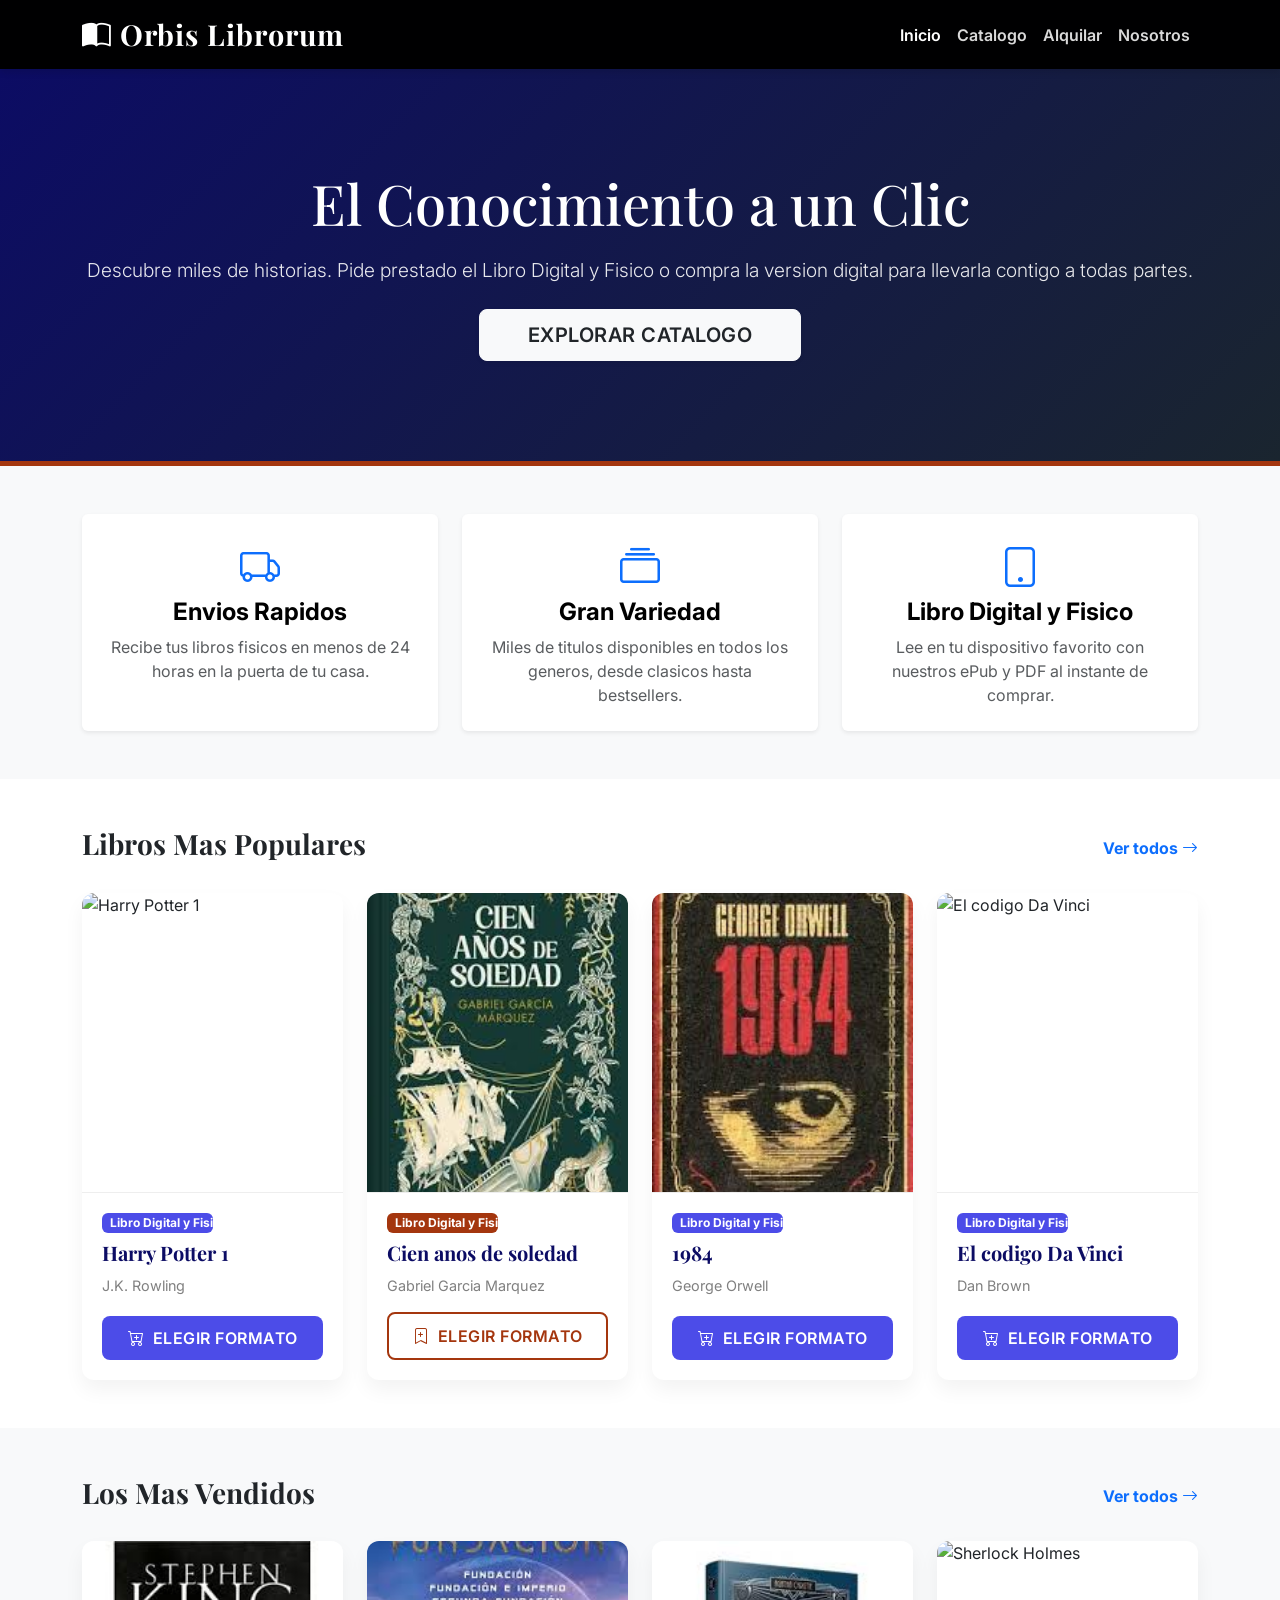
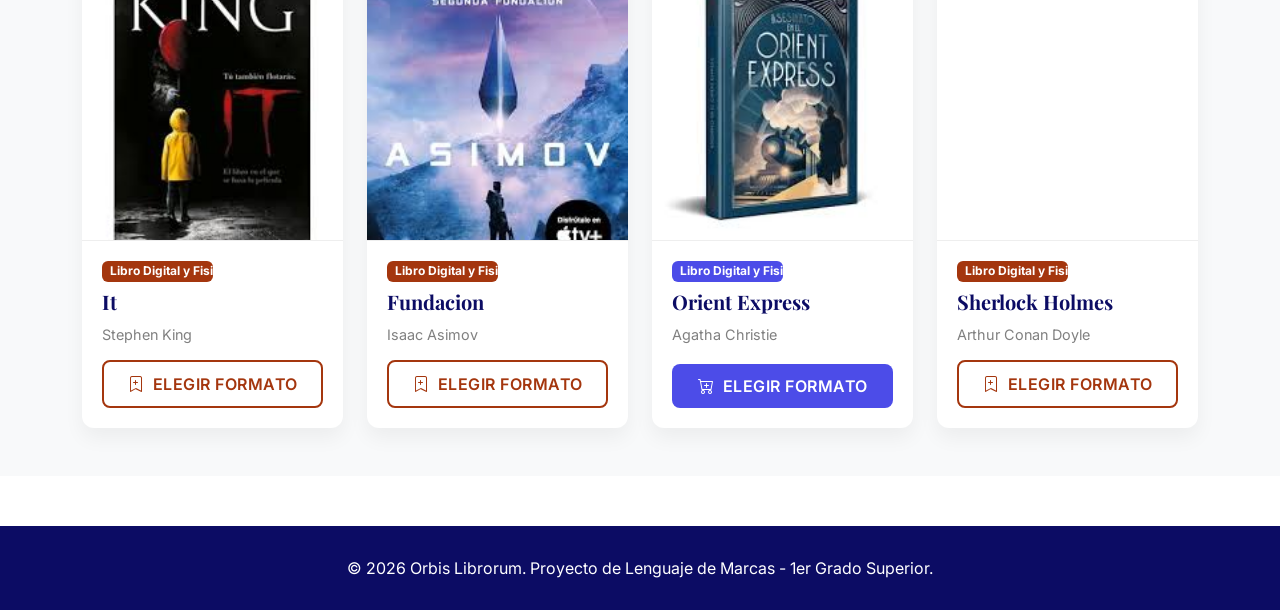
==== LENGUAJE_DE_MARCAS/HTML/index.html @ bd9ccf68 "Subo la pagina web" ====
<!DOCTYPE html>
<html lang="es">
<head>
    <meta charset="UTF-8">
    <meta name="viewport" content="width=device-width, initial-scale=1.0">
    <title>Orbis Librorum - Inicio</title>
    <meta name="description" content="Gestiona tus prestamos fisicos y compras de libros digitales en Orbis Librorum.">
    <!-- Bootstrap 5 CSS -->
    <link href="https://cdn.jsdelivr.net/npm/bootstrap@5.3.2/dist/css/bootstrap.min.css" rel="stylesheet">
    <!-- Bootstrap Icons -->
    <link rel="stylesheet" href="https://cdn.jsdelivr.net/npm/bootstrap-icons@1.11.1/font/bootstrap-icons.css">
    <!-- Custom CSS -->
    <link rel="stylesheet" href="../CSS/style.css">
</head>
<body>
    <!-- Navbar -->
    <nav class="navbar navbar-expand-lg navbar-dark sticky-top">
        <div class="container">
            <a class="navbar-brand" href="index.html"><i class="bi bi-book-half me-2"></i>Orbis Librorum</a>
            <button class="navbar-toggler" type="button" data-bs-toggle="collapse" data-bs-target="#navbarNav">
                <span class="navbar-toggler-icon"></span>
            </button>
            <div class="collapse navbar-collapse justify-content-end" id="navbarNav">
                <ul class="navbar-nav">
                    <li class="nav-item">
                        <a class="nav-link active" href="index.html">Inicio</a>
                    </li>
                    <li class="nav-item">
                        <a class="nav-link" href="catalogo.html">Catalogo</a>
                    </li>
                    <li class="nav-item">
                        <a class="nav-link" href="alquilar.html">Alquilar</a>
                    </li>
                    <li class="nav-item">
                        <a class="nav-link" href="nosotros.html">Nosotros</a>
                    </li>
                </ul>
            </div>
        </div>
    </nav>

    <!-- Hero Section -->
    <section class="seccion-principal">
        <div class="container">
            <h1 class="titulo-principal">El Conocimiento a un Clic</h1>
            <p class="subtitulo-principal mb-4">Descubre miles de historias. Pide prestado el Libro Digital y Fisico o compra la version digital para llevarla contigo a todas partes.</p>
            <a href="catalogo.html" class="btn btn-light btn-lg px-5 boton-personalizado shadow-sm text-dark">Explorar Catalogo</a>
        </div>
    </section>

    <!-- Ventajas Section (Algo mas que quede bien) -->
    <section class="py-5 bg-light">
        <div class="container">
            <div class="row text-center g-4">
                <div class="col-md-4">
                    <div class="p-4 bg-white rounded shadow-sm h-100">
                        <i class="bi bi-truck text-primary mb-3" style="font-size: 2.5rem;"></i>
                        <h4 class="fw-bold">Envios Rapidos</h4>
                        <p class="text-muted mb-0">Recibe tus libros fisicos en menos de 24 horas en la puerta de tu casa.</p>
                    </div>
                </div>
                <div class="col-md-4">
                    <div class="p-4 bg-white rounded shadow-sm h-100">
                        <i class="bi bi-collection text-primary mb-3" style="font-size: 2.5rem;"></i>
                        <h4 class="fw-bold">Gran Variedad</h4>
                        <p class="text-muted mb-0">Miles de titulos disponibles en todos los generos, desde clasicos hasta bestsellers.</p>
                    </div>
                </div>
                <div class="col-md-4">
                    <div class="p-4 bg-white rounded shadow-sm h-100">
                        <i class="bi bi-tablet text-primary mb-3" style="font-size: 2.5rem;"></i>
                        <h4 class="fw-bold">Libro Digital y Fisico</h4>
                        <p class="text-muted mb-0">Lee en tu dispositivo favorito con nuestros ePub y PDF al instante de comprar.</p>
                    </div>
                </div>
            </div>
        </div>
    </section>

    <!-- Libros Mas Populares -->
    <section class="py-5">
        <div class="container">
            <div class="d-flex justify-content-between align-items-center mb-4">
                <h3 class="fw-bold text-dark" style="font-family: 'Playfair Display', serif;">Libros Mas Populares</h3>
                <a href="catalogo.html" class="text-decoration-none text-primary fw-bold">Ver todos <i class="bi bi-arrow-right"></i></a>
            </div>
            <div class="row g-4">
                <div class="col-12 col-md-6 col-lg-3">
                    <div class="card tarjeta-libro">
                        <img src="../IMAGENES/imagenHARRYPOTTER1.jpg" class="card-img-top portada-libro" alt="Harry Potter 1">
                        <div class="card-body d-flex flex-column">
                            <span class="badge etiqueta-digital w-50 mb-2">Libro Digital y Fisico</span>
                            <h5 class="titulo-libro">Harry Potter 1</h5>
                            <p class="autor-libro">J.K. Rowling</p>
                            <div class="mt-auto d-grid">
                                <a href="alquilar.html" class="btn boton-personalizado boton-comprar"><i class="bi bi-cart-plus me-1"></i> Elegir Formato</a>
                            </div>
                        </div>
                    </div>
                </div>
                <div class="col-12 col-md-6 col-lg-3">
                    <div class="card tarjeta-libro">
                        <img src="../IMAGENES/imagenCIENAÑOSDESOLEDAD.jpg" class="card-img-top portada-libro" alt="Cien anos de soledad">
                        <div class="card-body d-flex flex-column">
                            <span class="badge etiqueta-fisico w-50 mb-2">Libro Digital y Fisico</span>
                            <h5 class="titulo-libro">Cien anos de soledad</h5>
                            <p class="autor-libro">Gabriel Garcia Marquez</p>
                            <div class="mt-auto d-grid">
                                <a href="alquilar.html" class="btn boton-personalizado boton-prestar"><i class="bi bi-bookmark-plus me-1"></i> Elegir Formato</a>
                            </div>
                        </div>
                    </div>
                </div>
                <div class="col-12 col-md-6 col-lg-3">
                    <div class="card tarjeta-libro">
                        <img src="../IMAGENES/imagen1984.jpg" class="card-img-top portada-libro" alt="1984">
                        <div class="card-body d-flex flex-column">
                            <span class="badge etiqueta-digital w-50 mb-2">Libro Digital y Fisico</span>
                            <h5 class="titulo-libro">1984</h5>
                            <p class="autor-libro">George Orwell</p>
                            <div class="mt-auto d-grid">
                                <a href="alquilar.html" class="btn boton-personalizado boton-comprar"><i class="bi bi-cart-plus me-1"></i> Elegir Formato</a>
                            </div>
                        </div>
                    </div>
                </div>
                <div class="col-12 col-md-6 col-lg-3">
                    <div class="card tarjeta-libro">
                        <img src="../IMAGENES/imagenELCODIGO_DA_VINCI.jpg" class="card-img-top portada-libro" alt="El codigo Da Vinci">
                        <div class="card-body d-flex flex-column">
                            <span class="badge etiqueta-digital w-50 mb-2">Libro Digital y Fisico</span>
                            <h5 class="titulo-libro">El codigo Da Vinci</h5>
                            <p class="autor-libro">Dan Brown</p>
                            <div class="mt-auto d-grid">
                                <a href="alquilar.html" class="btn boton-personalizado boton-comprar"><i class="bi bi-cart-plus me-1"></i> Elegir Formato</a>
                            </div>
                        </div>
                    </div>
                </div>
            </div>
        </div>
    </section>

    <!-- Libros Mas Vendidos -->
    <section class="py-5 bg-light">
        <div class="container">
            <div class="d-flex justify-content-between align-items-center mb-4">
                <h3 class="fw-bold text-dark" style="font-family: 'Playfair Display', serif;">Los Mas Vendidos</h3>
                <a href="catalogo.html" class="text-decoration-none text-primary fw-bold">Ver todos <i class="bi bi-arrow-right"></i></a>
            </div>
            <div class="row g-4">
                <div class="col-12 col-md-6 col-lg-3">
                    <div class="card tarjeta-libro">
                        <img src="../IMAGENES/imagenIT.jpg" class="card-img-top portada-libro" alt="It">
                        <div class="card-body d-flex flex-column">
                            <span class="badge etiqueta-fisico w-50 mb-2">Libro Digital y Fisico</span>
                            <h5 class="titulo-libro">It</h5>
                            <p class="autor-libro">Stephen King</p>
                            <div class="mt-auto d-grid">
                                <a href="alquilar.html" class="btn boton-personalizado boton-prestar"><i class="bi bi-bookmark-plus me-1"></i> Elegir Formato</a>
                            </div>
                        </div>
                    </div>
                </div>
                <div class="col-12 col-md-6 col-lg-3">
                    <div class="card tarjeta-libro">
                        <img src="../IMAGENES/imagenFUNDACION.jpg" class="card-img-top portada-libro" alt="Fundacion">
                        <div class="card-body d-flex flex-column">
                            <span class="badge etiqueta-fisico w-50 mb-2">Libro Digital y Fisico</span>
                            <h5 class="titulo-libro">Fundacion</h5>
                            <p class="autor-libro">Isaac Asimov</p>
                            <div class="mt-auto d-grid">
                                <a href="alquilar.html" class="btn boton-personalizado boton-prestar"><i class="bi bi-bookmark-plus me-1"></i> Elegir Formato</a>
                            </div>
                        </div>
                    </div>
                </div>
                <div class="col-12 col-md-6 col-lg-3">
                    <div class="card tarjeta-libro">
                        <img src="../IMAGENES/imagenORIENTEXPRESS.jpg" class="card-img-top portada-libro" alt="Orient Express">
                        <div class="card-body d-flex flex-column">
                            <span class="badge etiqueta-digital w-50 mb-2">Libro Digital y Fisico</span>
                            <h5 class="titulo-libro">Orient Express</h5>
                            <p class="autor-libro">Agatha Christie</p>
                            <div class="mt-auto d-grid">
                                <a href="alquilar.html" class="btn boton-personalizado boton-comprar"><i class="bi bi-cart-plus me-1"></i> Elegir Formato</a>
                            </div>
                        </div>
                    </div>
                </div>
                <div class="col-12 col-md-6 col-lg-3">
                    <div class="card tarjeta-libro">
                        <img src="../IMAGENES/imagenSHERLOCKHOLMES.jpg" class="card-img-top portada-libro" alt="Sherlock Holmes">
                        <div class="card-body d-flex flex-column">
                            <span class="badge etiqueta-fisico w-50 mb-2">Libro Digital y Fisico</span>
                            <h5 class="titulo-libro">Sherlock Holmes</h5>
                            <p class="autor-libro">Arthur Conan Doyle</p>
                            <div class="mt-auto d-grid">
                                <a href="alquilar.html" class="btn boton-personalizado boton-prestar"><i class="bi bi-bookmark-plus me-1"></i> Elegir Formato</a>
                            </div>
                        </div>
                    </div>
                </div>
            </div>
        </div>
    </section>

    <!-- Footer -->
    <footer>
        <div class="container">
            <p class="mb-0">&copy; 2026 Orbis Librorum. Proyecto de Lenguaje de Marcas - 1er Grado Superior.</p>
        </div>
    </footer>

    <!-- Bootstrap JS Bundle -->
    <script src="https://cdn.jsdelivr.net/npm/bootstrap@5.3.2/dist/js/bootstrap.bundle.min.js"></script>
</body>
</html>
---- LENGUAJE_DE_MARCAS/CSS/style.css ----
@import url('https://fonts.googleapis.com/css2?family=Inter:wght@300;400;600;800&family=Playfair+Display:wght@700&display=swap');

body {
  font-family: 'Inter', sans-serif;
  background-color: white;
  color: var(--text-dark);
}

/* Navbar */
.navbar {
  background: rgb(0, 0, 1);
  box-shadow: 0 4px 6px rgba(0,0,0,0.1);
}
.navbar-brand {
  font-family: 'Playfair Display', serif;
  font-size: 1.8rem;
  color: #fff ;
  font-weight: 700;
  letter-spacing: 1px;
}
.nav-link {
  color: rgb(255,255,255,0.85);
  font-weight: 600;
  transition: color 0.3s ease;
}
.nav-link:hover {
  color: rgb(80, 18, 134);
}
.seccion-principal {
  background: linear-gradient(135deg, rgb(12, 12, 100) 0%, #1a252f 100%);
  color: white;
  padding: 100px 0;
  text-align: center;
  border-bottom: 5px solid rgb(164, 54, 14);
}
.titulo-principal {
  font-family: 'Playfair Display', serif;
  font-size: 3.5rem;
  margin-bottom: 20px;
}
.subtitulo-principal {
  font-weight: 300;
  font-size: 1.2rem;
  opacity: 0.9;
}
/* Tarjetas de Libros */
.tarjeta-libro {
  background: white;
  border: none;
  border-radius: 12px;
  overflow: hidden;
  box-shadow: 0 10px 20px rgba(0,0,0,0.05);
  transition: transform 0.3s ease, box-shadow 0.3s ease;
  height: 100%;
}
.tarjeta-libro:hover {
  transform: translateY(-10px);
  box-shadow: 0 15px 30px rgba(0,0,0,0.15);
}
.portada-libro {
  height: 300px;
  object-fit: cover;
  border-bottom: 1px solid #eee;
}
.card-body {
  padding: 20px;
}
.titulo-libro {
  font-family: 'Playfair Display', serif;
  font-weight: 700;
  font-size: 1.25rem;
  margin-bottom: 10px;
  color: rgb(12, 12, 100);
}
.autor-libro {
  color: gray;
  font-size: 0.9rem;
  margin-bottom: 15px;
}
.etiqueta-digital {
  background-color: rgb(76, 76, 232);
}
.etiqueta-fisico {
  background-color: rgb(164, 54, 14);
}
.boton-personalizado {
  border-radius: 8px;
  font-weight: 600;
  text-transform: uppercase;
  letter-spacing: 0.5px;
  padding: 10px 20px;
  transition: all 0.3s ease;
}
.boton-comprar {
  background-color: rgb(76, 76, 232);
  color: white;
  border: none;
}
.boton-comprar:hover {
  background-color: #2980b9;
  color: white;
  transform: scale(1.05);
}
.boton-prestar {
  background-color: transparent;
  color: rgb(164, 54, 14);
  border: 2px solid rgb(164, 54, 14);
}
.boton-prestar:hover {
  background-color: rgb(164, 54, 14);
  color: white;
  transform: scale(1.05);
}
footer {
  background: rgb(12, 12, 100);
  color: white;
  padding: 30px 0;
  margin-top: 50px;
  text-align: center;
}
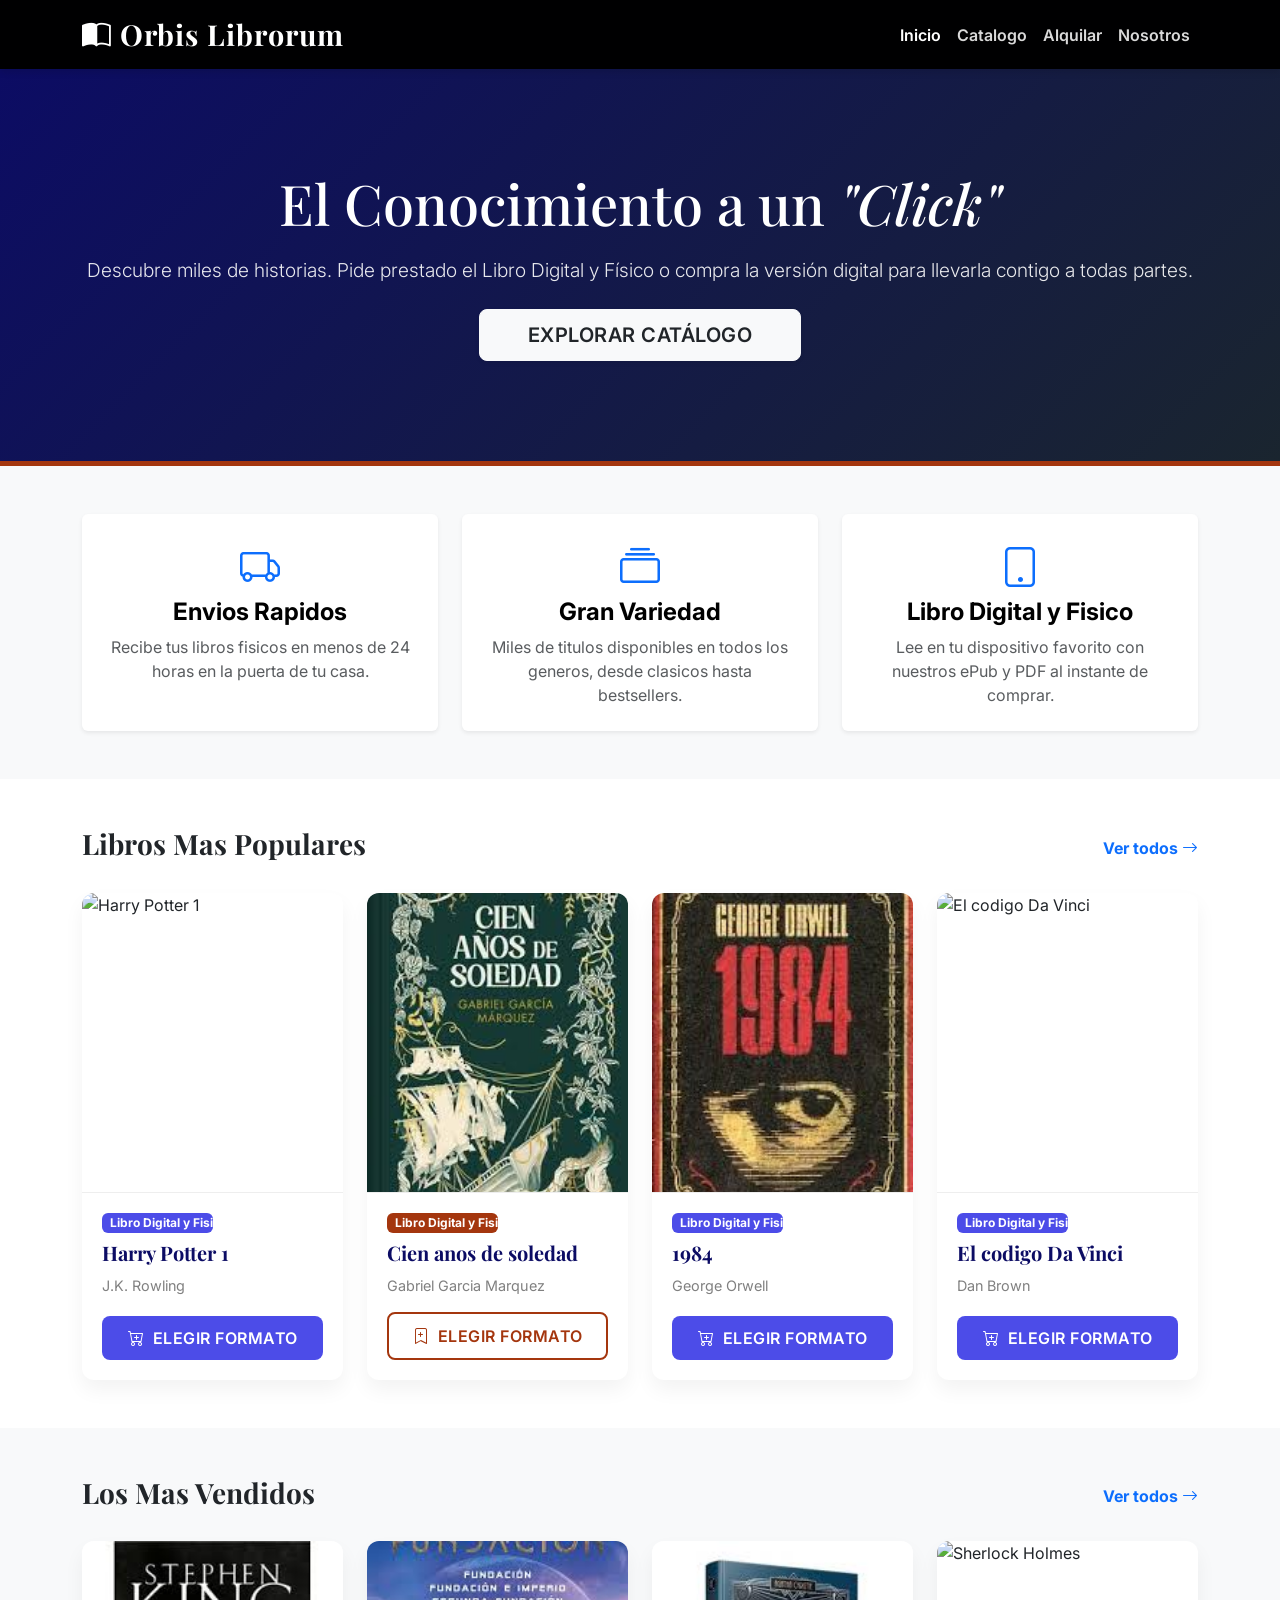
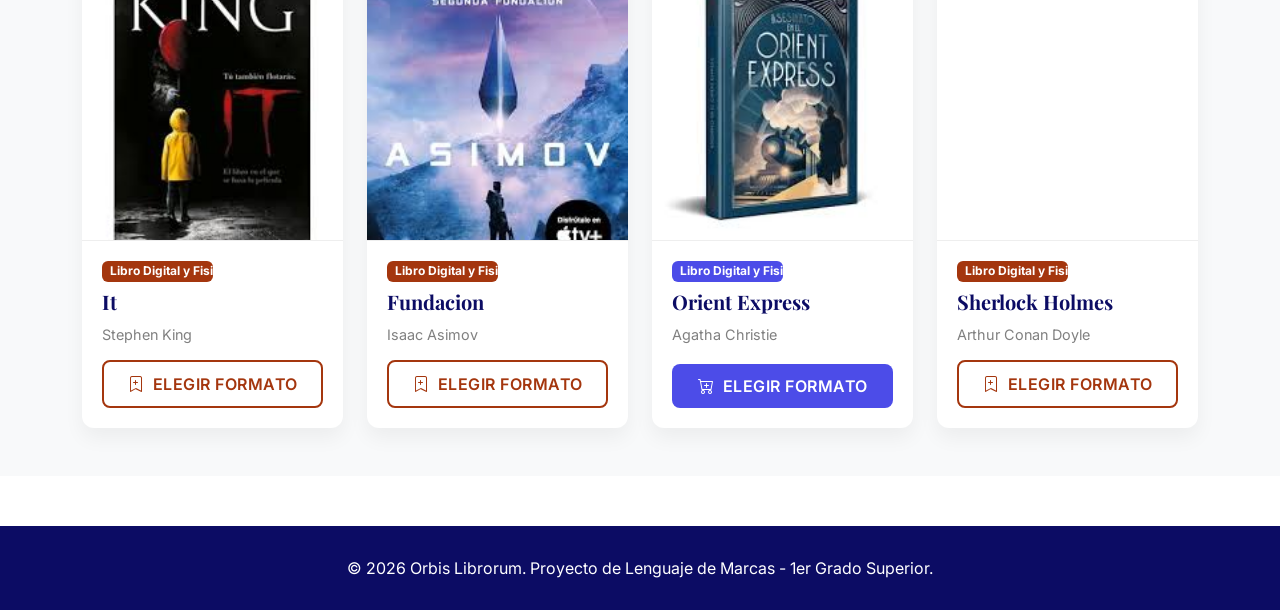
==== commit bed560d0: "Ligeros cambios en el HTML" ====
--- a/LENGUAJE_DE_MARCAS/HTML/index.html
+++ b/LENGUAJE_DE_MARCAS/HTML/index.html
@@ -42,9 +42,9 @@
     <!-- Hero Section -->
     <section class="seccion-principal">
         <div class="container">
-            <h1 class="titulo-principal">El Conocimiento a un Clic</h1>
-            <p class="subtitulo-principal mb-4">Descubre miles de historias. Pide prestado el Libro Digital y Fisico o compra la version digital para llevarla contigo a todas partes.</p>
-            <a href="catalogo.html" class="btn btn-light btn-lg px-5 boton-personalizado shadow-sm text-dark">Explorar Catalogo</a>
+            <h1 class="titulo-principal">El Conocimiento a un <i>"Click"</i></h1>
+            <p class="subtitulo-principal mb-4">Descubre miles de historias. Pide prestado el Libro Digital y Físico o compra la versión digital para llevarla contigo a todas partes.</p>
+            <a href="catalogo.html" class="btn btn-light btn-lg px-5 boton-personalizado shadow-sm text-dark">Explorar Catálogo</a>
         </div>
     </section>
 
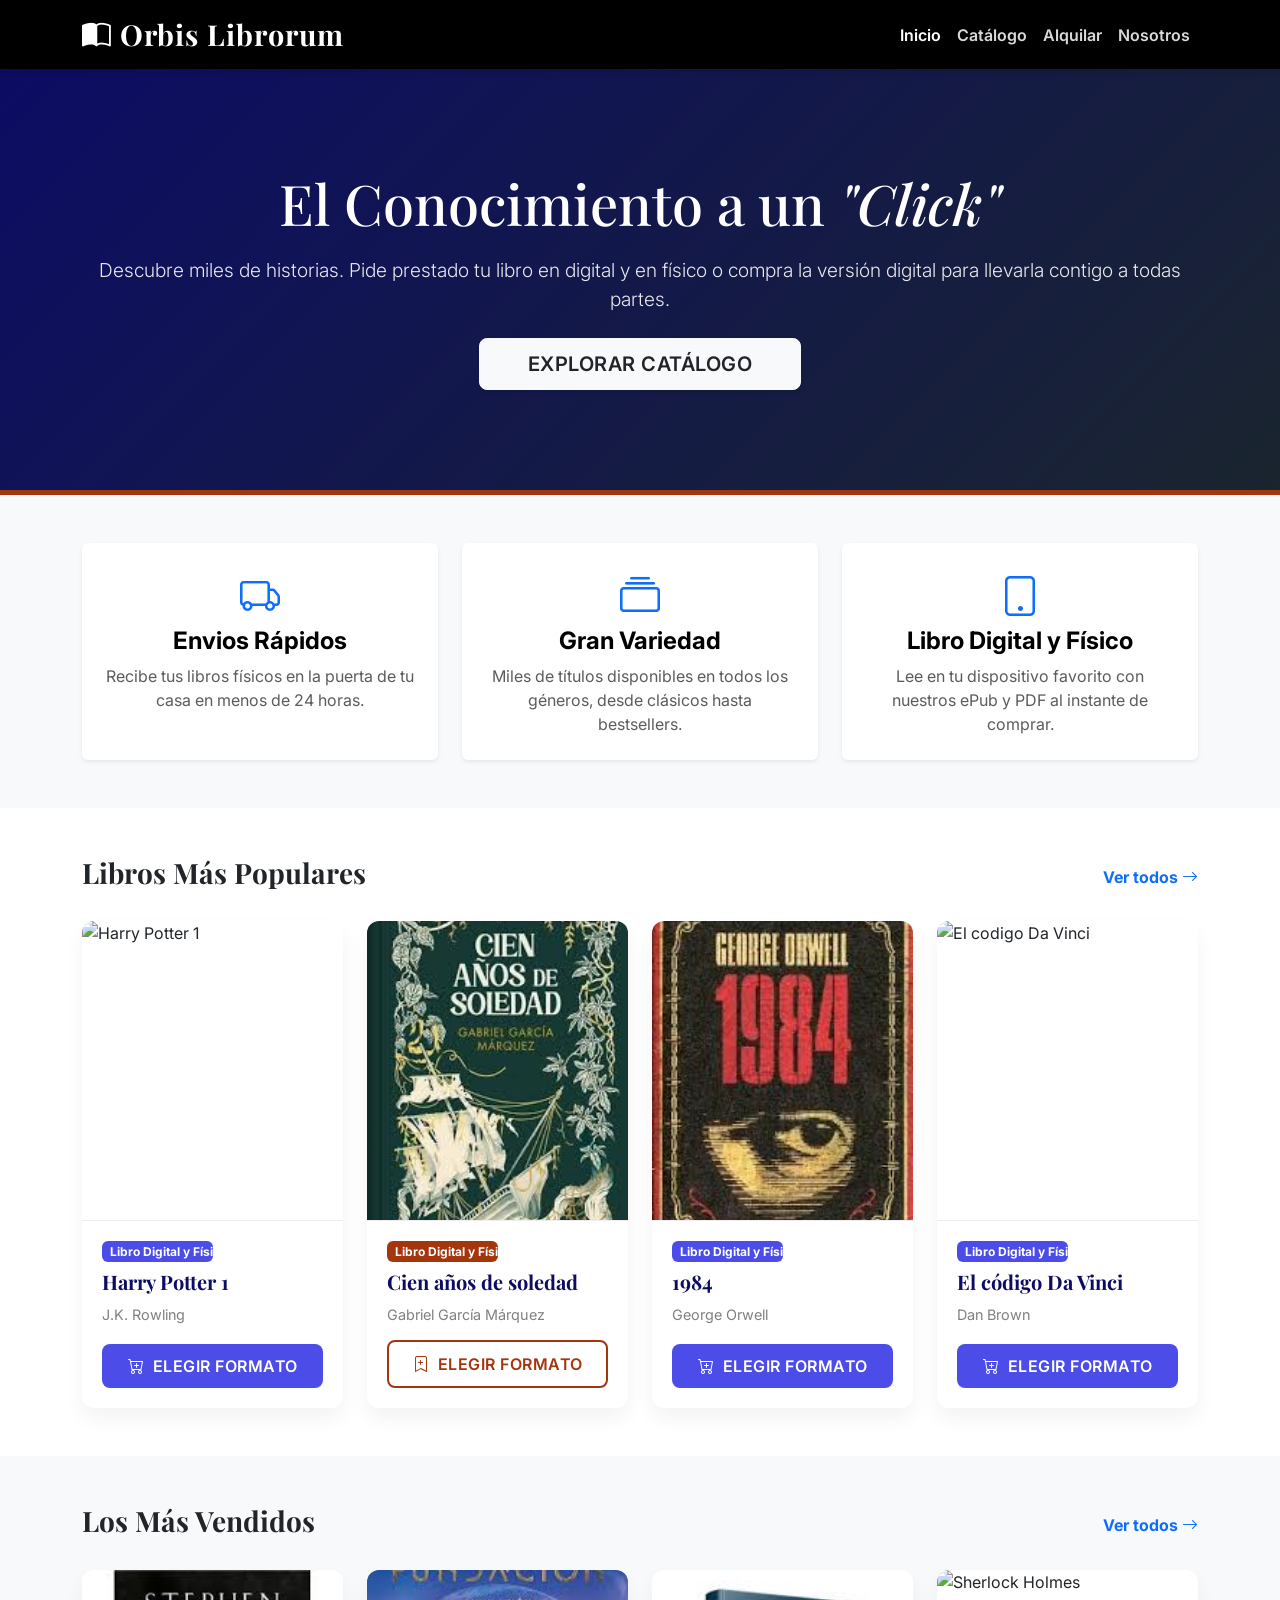
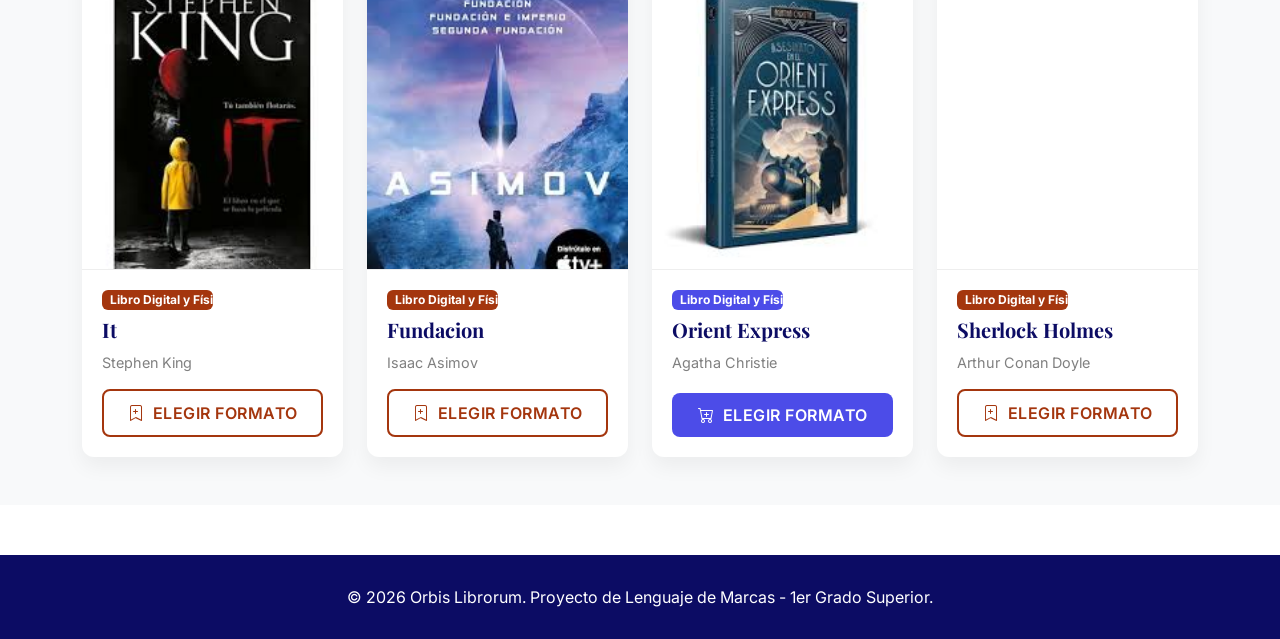
==== commit c281c004: "actualización index html" ====
--- a/LENGUAJE_DE_MARCAS/HTML/index.html
+++ b/LENGUAJE_DE_MARCAS/HTML/index.html
@@ -26,7 +26,7 @@
                         <a class="nav-link active" href="index.html">Inicio</a>
                     </li>
                     <li class="nav-item">
-                        <a class="nav-link" href="catalogo.html">Catalogo</a>
+                        <a class="nav-link" href="catalogo.html">Catálogo</a>
                     </li>
                     <li class="nav-item">
                         <a class="nav-link" href="alquilar.html">Alquilar</a>
@@ -43,7 +43,7 @@
     <section class="seccion-principal">
         <div class="container">
             <h1 class="titulo-principal">El Conocimiento a un <i>"Click"</i></h1>
-            <p class="subtitulo-principal mb-4">Descubre miles de historias. Pide prestado el Libro Digital y Físico o compra la versión digital para llevarla contigo a todas partes.</p>
+            <p class="subtitulo-principal mb-4">Descubre miles de historias. Pide prestado tu libro en digital y en físico o compra la versión digital para llevarla contigo a todas partes.</p>
             <a href="catalogo.html" class="btn btn-light btn-lg px-5 boton-personalizado shadow-sm text-dark">Explorar Catálogo</a>
         </div>
     </section>
@@ -55,21 +55,21 @@
                 <div class="col-md-4">
                     <div class="p-4 bg-white rounded shadow-sm h-100">
                         <i class="bi bi-truck text-primary mb-3" style="font-size: 2.5rem;"></i>
-                        <h4 class="fw-bold">Envios Rapidos</h4>
-                        <p class="text-muted mb-0">Recibe tus libros fisicos en menos de 24 horas en la puerta de tu casa.</p>
+                        <h4 class="fw-bold">Envios Rápidos</h4>
+                        <p class="text-muted mb-0">Recibe tus libros físicos en la puerta de tu casa en menos de 24 horas.</p>
                     </div>
                 </div>
                 <div class="col-md-4">
                     <div class="p-4 bg-white rounded shadow-sm h-100">
                         <i class="bi bi-collection text-primary mb-3" style="font-size: 2.5rem;"></i>
                         <h4 class="fw-bold">Gran Variedad</h4>
-                        <p class="text-muted mb-0">Miles de titulos disponibles en todos los generos, desde clasicos hasta bestsellers.</p>
+                        <p class="text-muted mb-0">Miles de títulos disponibles en todos los géneros, desde clásicos hasta bestsellers.</p>
                     </div>
                 </div>
                 <div class="col-md-4">
                     <div class="p-4 bg-white rounded shadow-sm h-100">
                         <i class="bi bi-tablet text-primary mb-3" style="font-size: 2.5rem;"></i>
-                        <h4 class="fw-bold">Libro Digital y Fisico</h4>
+                        <h4 class="fw-bold">Libro Digital y Físico</h4>
                         <p class="text-muted mb-0">Lee en tu dispositivo favorito con nuestros ePub y PDF al instante de comprar.</p>
                     </div>
                 </div>
@@ -81,7 +81,7 @@
     <section class="py-5">
         <div class="container">
             <div class="d-flex justify-content-between align-items-center mb-4">
-                <h3 class="fw-bold text-dark" style="font-family: 'Playfair Display', serif;">Libros Mas Populares</h3>
+                <h3 class="fw-bold text-dark" style="font-family: 'Playfair Display', serif;">Libros Más Populares</h3>
                 <a href="catalogo.html" class="text-decoration-none text-primary fw-bold">Ver todos <i class="bi bi-arrow-right"></i></a>
             </div>
             <div class="row g-4">
@@ -89,7 +89,7 @@
                     <div class="card tarjeta-libro">
                         <img src="../IMAGENES/imagenHARRYPOTTER1.jpg" class="card-img-top portada-libro" alt="Harry Potter 1">
                         <div class="card-body d-flex flex-column">
-                            <span class="badge etiqueta-digital w-50 mb-2">Libro Digital y Fisico</span>
+                            <span class="badge etiqueta-digital w-50 mb-2">Libro Digital y Físico</span>
                             <h5 class="titulo-libro">Harry Potter 1</h5>
                             <p class="autor-libro">J.K. Rowling</p>
                             <div class="mt-auto d-grid">
@@ -102,9 +102,9 @@
                     <div class="card tarjeta-libro">
                         <img src="../IMAGENES/imagenCIENAÑOSDESOLEDAD.jpg" class="card-img-top portada-libro" alt="Cien anos de soledad">
                         <div class="card-body d-flex flex-column">
-                            <span class="badge etiqueta-fisico w-50 mb-2">Libro Digital y Fisico</span>
-                            <h5 class="titulo-libro">Cien anos de soledad</h5>
-                            <p class="autor-libro">Gabriel Garcia Marquez</p>
+                            <span class="badge etiqueta-fisico w-50 mb-2">Libro Digital y Físico</span>
+                            <h5 class="titulo-libro">Cien años de soledad</h5>
+                            <p class="autor-libro">Gabriel García Márquez</p>
                             <div class="mt-auto d-grid">
                                 <a href="alquilar.html" class="btn boton-personalizado boton-prestar"><i class="bi bi-bookmark-plus me-1"></i> Elegir Formato</a>
                             </div>
@@ -115,7 +115,7 @@
                     <div class="card tarjeta-libro">
                         <img src="../IMAGENES/imagen1984.jpg" class="card-img-top portada-libro" alt="1984">
                         <div class="card-body d-flex flex-column">
-                            <span class="badge etiqueta-digital w-50 mb-2">Libro Digital y Fisico</span>
+                            <span class="badge etiqueta-digital w-50 mb-2">Libro Digital y Físico</span>
                             <h5 class="titulo-libro">1984</h5>
                             <p class="autor-libro">George Orwell</p>
                             <div class="mt-auto d-grid">
@@ -128,8 +128,8 @@
                     <div class="card tarjeta-libro">
                         <img src="../IMAGENES/imagenELCODIGO_DA_VINCI.jpg" class="card-img-top portada-libro" alt="El codigo Da Vinci">
                         <div class="card-body d-flex flex-column">
-                            <span class="badge etiqueta-digital w-50 mb-2">Libro Digital y Fisico</span>
-                            <h5 class="titulo-libro">El codigo Da Vinci</h5>
+                            <span class="badge etiqueta-digital w-50 mb-2">Libro Digital y Físico</span>
+                            <h5 class="titulo-libro">El código Da Vinci</h5>
                             <p class="autor-libro">Dan Brown</p>
                             <div class="mt-auto d-grid">
                                 <a href="alquilar.html" class="btn boton-personalizado boton-comprar"><i class="bi bi-cart-plus me-1"></i> Elegir Formato</a>
@@ -145,7 +145,7 @@
     <section class="py-5 bg-light">
         <div class="container">
             <div class="d-flex justify-content-between align-items-center mb-4">
-                <h3 class="fw-bold text-dark" style="font-family: 'Playfair Display', serif;">Los Mas Vendidos</h3>
+                <h3 class="fw-bold text-dark" style="font-family: 'Playfair Display', serif;">Los Más Vendidos</h3>
                 <a href="catalogo.html" class="text-decoration-none text-primary fw-bold">Ver todos <i class="bi bi-arrow-right"></i></a>
             </div>
             <div class="row g-4">
@@ -153,7 +153,7 @@
                     <div class="card tarjeta-libro">
                         <img src="../IMAGENES/imagenIT.jpg" class="card-img-top portada-libro" alt="It">
                         <div class="card-body d-flex flex-column">
-                            <span class="badge etiqueta-fisico w-50 mb-2">Libro Digital y Fisico</span>
+                            <span class="badge etiqueta-fisico w-50 mb-2">Libro Digital y Físico</span>
                             <h5 class="titulo-libro">It</h5>
                             <p class="autor-libro">Stephen King</p>
                             <div class="mt-auto d-grid">
@@ -166,7 +166,7 @@
                     <div class="card tarjeta-libro">
                         <img src="../IMAGENES/imagenFUNDACION.jpg" class="card-img-top portada-libro" alt="Fundacion">
                         <div class="card-body d-flex flex-column">
-                            <span class="badge etiqueta-fisico w-50 mb-2">Libro Digital y Fisico</span>
+                            <span class="badge etiqueta-fisico w-50 mb-2">Libro Digital y Físico</span>
                             <h5 class="titulo-libro">Fundacion</h5>
                             <p class="autor-libro">Isaac Asimov</p>
                             <div class="mt-auto d-grid">
@@ -179,7 +179,7 @@
                     <div class="card tarjeta-libro">
                         <img src="../IMAGENES/imagenORIENTEXPRESS.jpg" class="card-img-top portada-libro" alt="Orient Express">
                         <div class="card-body d-flex flex-column">
-                            <span class="badge etiqueta-digital w-50 mb-2">Libro Digital y Fisico</span>
+                            <span class="badge etiqueta-digital w-50 mb-2">Libro Digital y Físico</span>
                             <h5 class="titulo-libro">Orient Express</h5>
                             <p class="autor-libro">Agatha Christie</p>
                             <div class="mt-auto d-grid">
@@ -192,7 +192,7 @@
                     <div class="card tarjeta-libro">
                         <img src="../IMAGENES/imagenSHERLOCKHOLMES.jpg" class="card-img-top portada-libro" alt="Sherlock Holmes">
                         <div class="card-body d-flex flex-column">
-                            <span class="badge etiqueta-fisico w-50 mb-2">Libro Digital y Fisico</span>
+                            <span class="badge etiqueta-fisico w-50 mb-2">Libro Digital y Físico</span>
                             <h5 class="titulo-libro">Sherlock Holmes</h5>
                             <p class="autor-libro">Arthur Conan Doyle</p>
                             <div class="mt-auto d-grid">
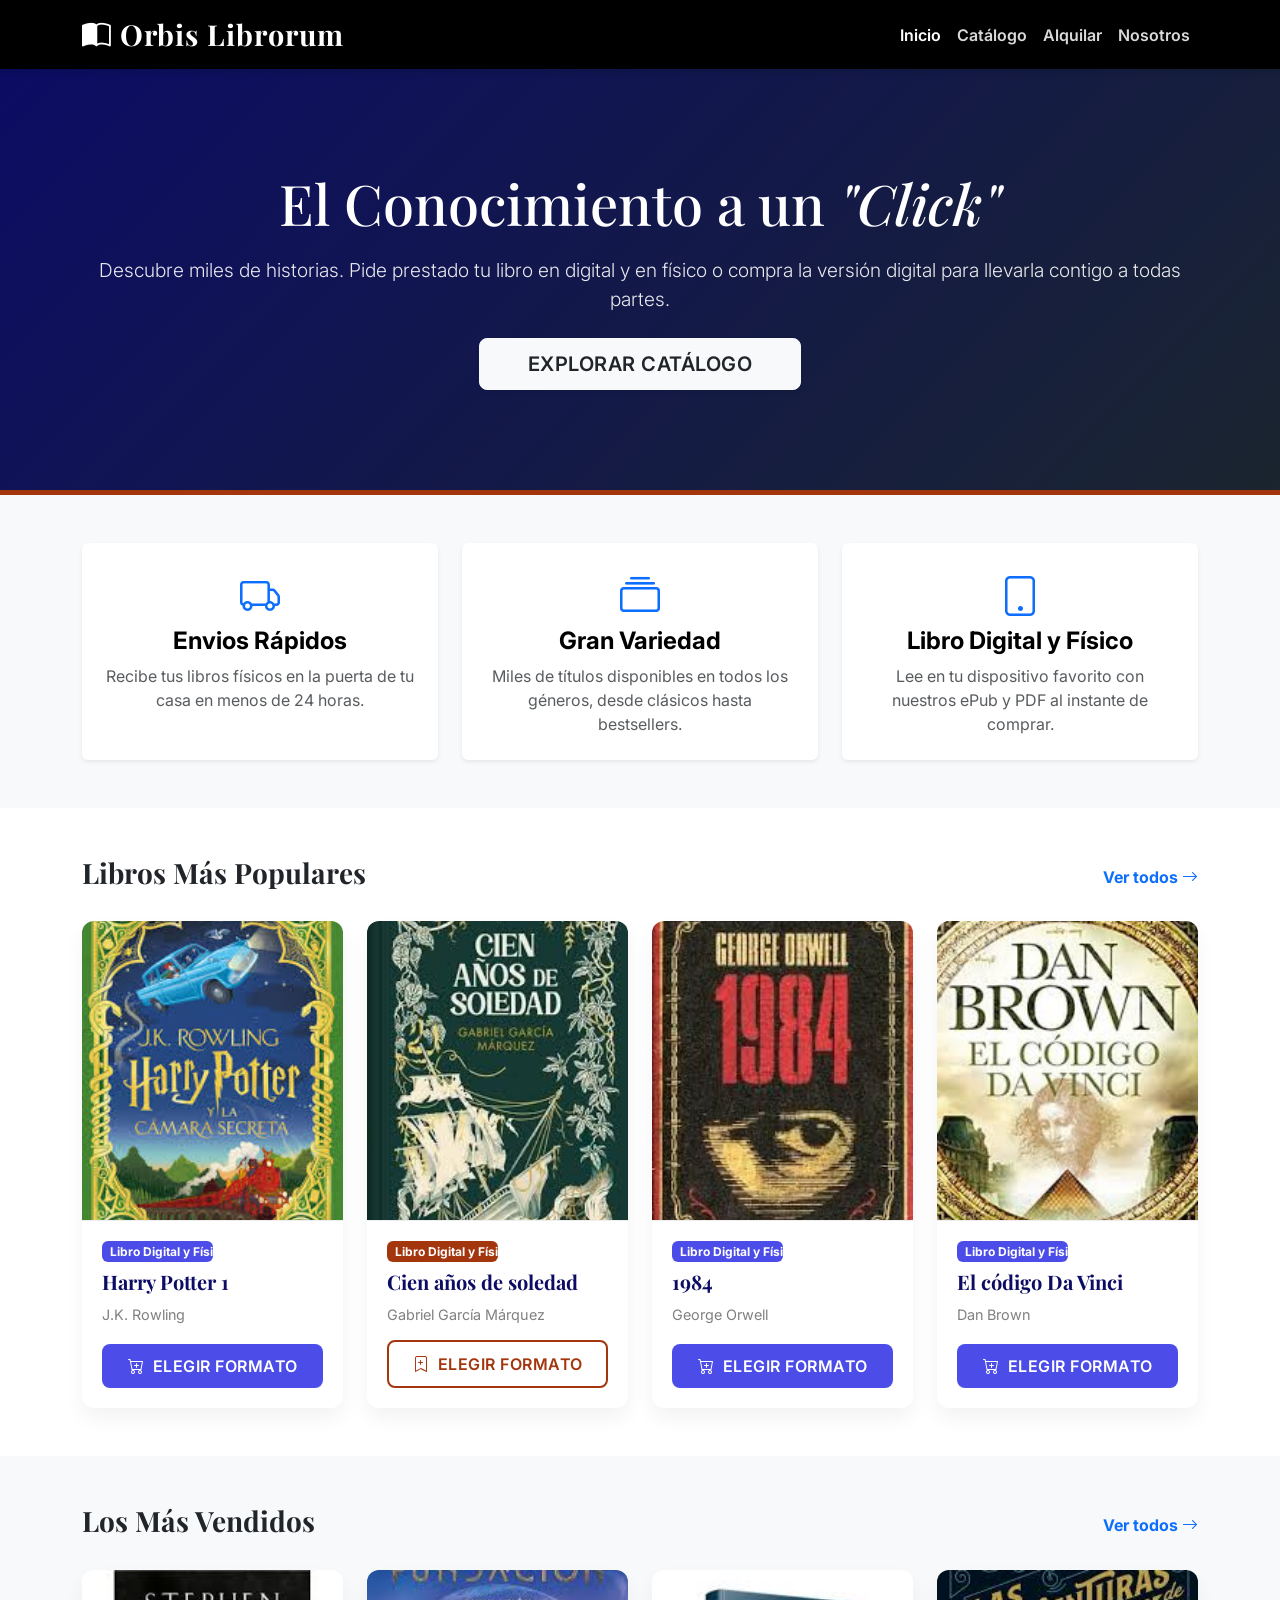
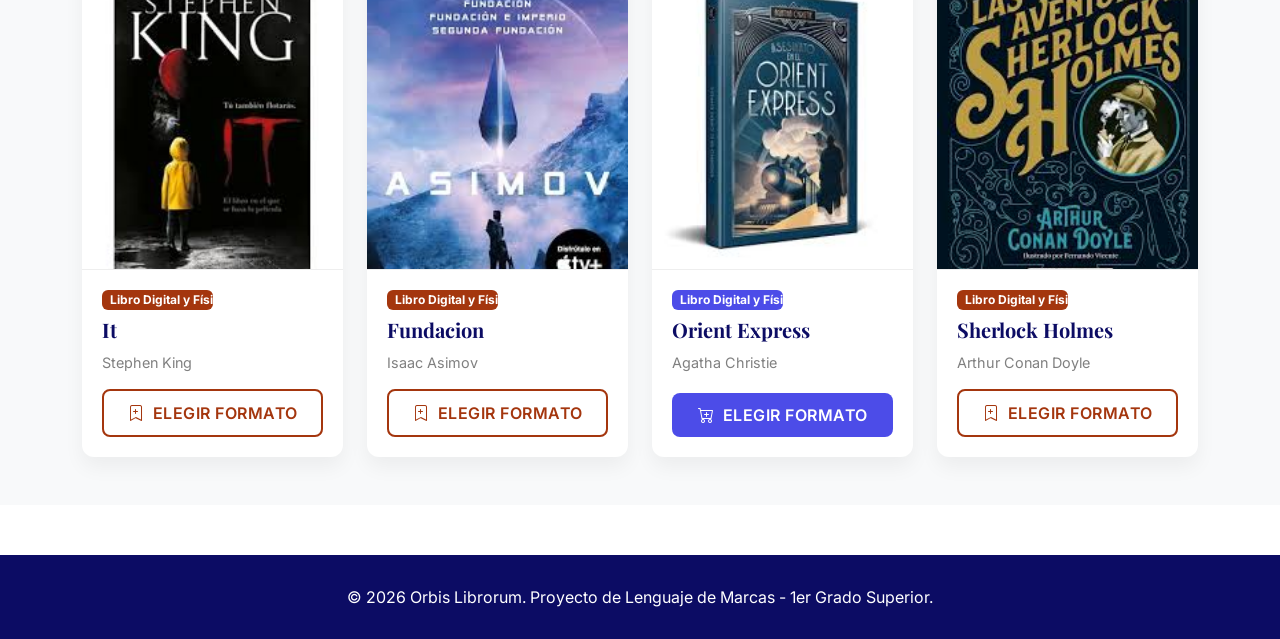
==== commit a9b2fdb2: "arreglo fotos html" ====
--- a/LENGUAJE_DE_MARCAS/HTML/index.html
+++ b/LENGUAJE_DE_MARCAS/HTML/index.html
@@ -87,7 +87,7 @@
             <div class="row g-4">
                 <div class="col-12 col-md-6 col-lg-3">
                     <div class="card tarjeta-libro">
-                        <img src="../IMAGENES/imagenHARRYPOTTER1.jpg" class="card-img-top portada-libro" alt="Harry Potter 1">
+                        <img src="../IMAGENES/imagenHARRYPOTTER.jpg" class="card-img-top portada-libro" alt="Harry Potter 1">
                         <div class="card-body d-flex flex-column">
                             <span class="badge etiqueta-digital w-50 mb-2">Libro Digital y Físico</span>
                             <h5 class="titulo-libro">Harry Potter 1</h5>
@@ -126,7 +126,7 @@
                 </div>
                 <div class="col-12 col-md-6 col-lg-3">
                     <div class="card tarjeta-libro">
-                        <img src="../IMAGENES/imagenELCODIGO_DA_VINCI.jpg" class="card-img-top portada-libro" alt="El codigo Da Vinci">
+                        <img src="../IMAGENES/imagenELCODIGODAVINCI.jpg" class="card-img-top portada-libro" alt="El codigo Da Vinci">
                         <div class="card-body d-flex flex-column">
                             <span class="badge etiqueta-digital w-50 mb-2">Libro Digital y Físico</span>
                             <h5 class="titulo-libro">El código Da Vinci</h5>
@@ -190,7 +190,7 @@
                 </div>
                 <div class="col-12 col-md-6 col-lg-3">
                     <div class="card tarjeta-libro">
-                        <img src="../IMAGENES/imagenSHERLOCKHOLMES.jpg" class="card-img-top portada-libro" alt="Sherlock Holmes">
+                        <img src="../IMAGENES/imagenSherlok.jpg" class="card-img-top portada-libro" alt="Sherlock Holmes">
                         <div class="card-body d-flex flex-column">
                             <span class="badge etiqueta-fisico w-50 mb-2">Libro Digital y Físico</span>
                             <h5 class="titulo-libro">Sherlock Holmes</h5>
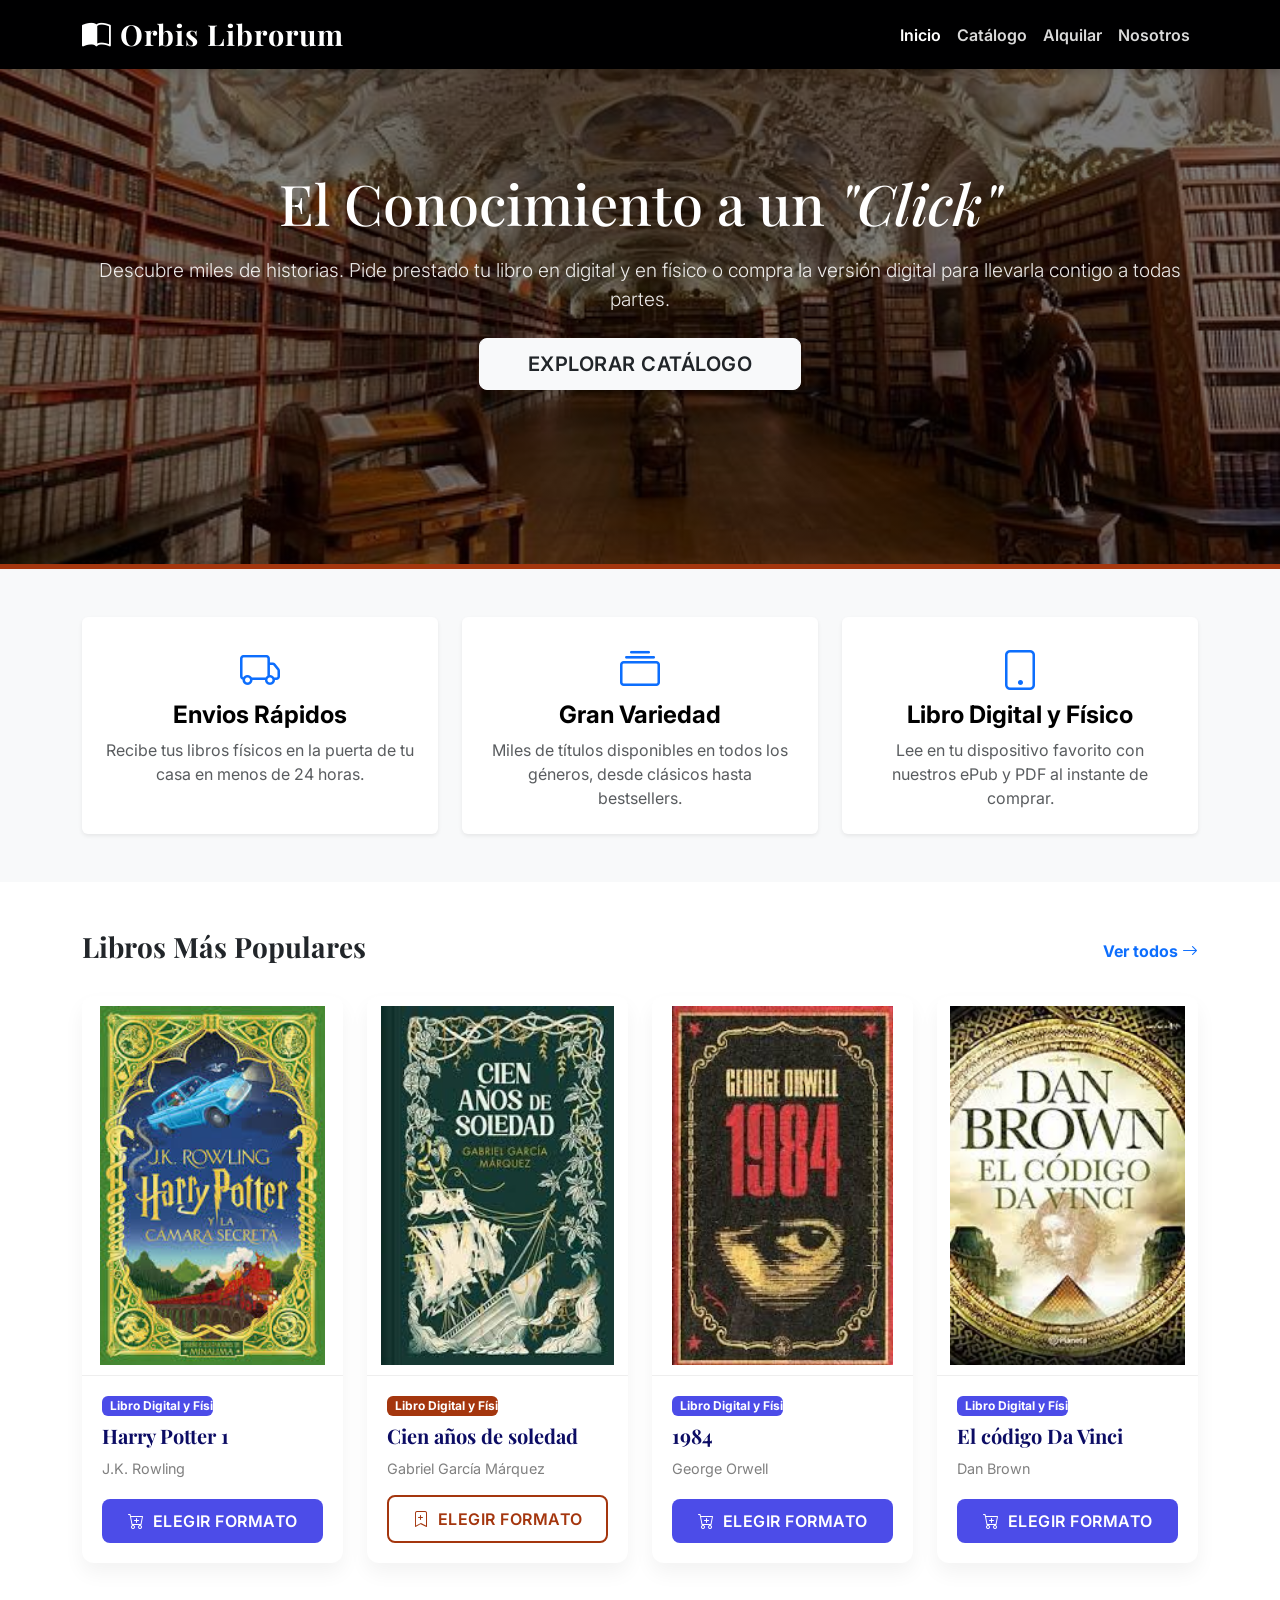
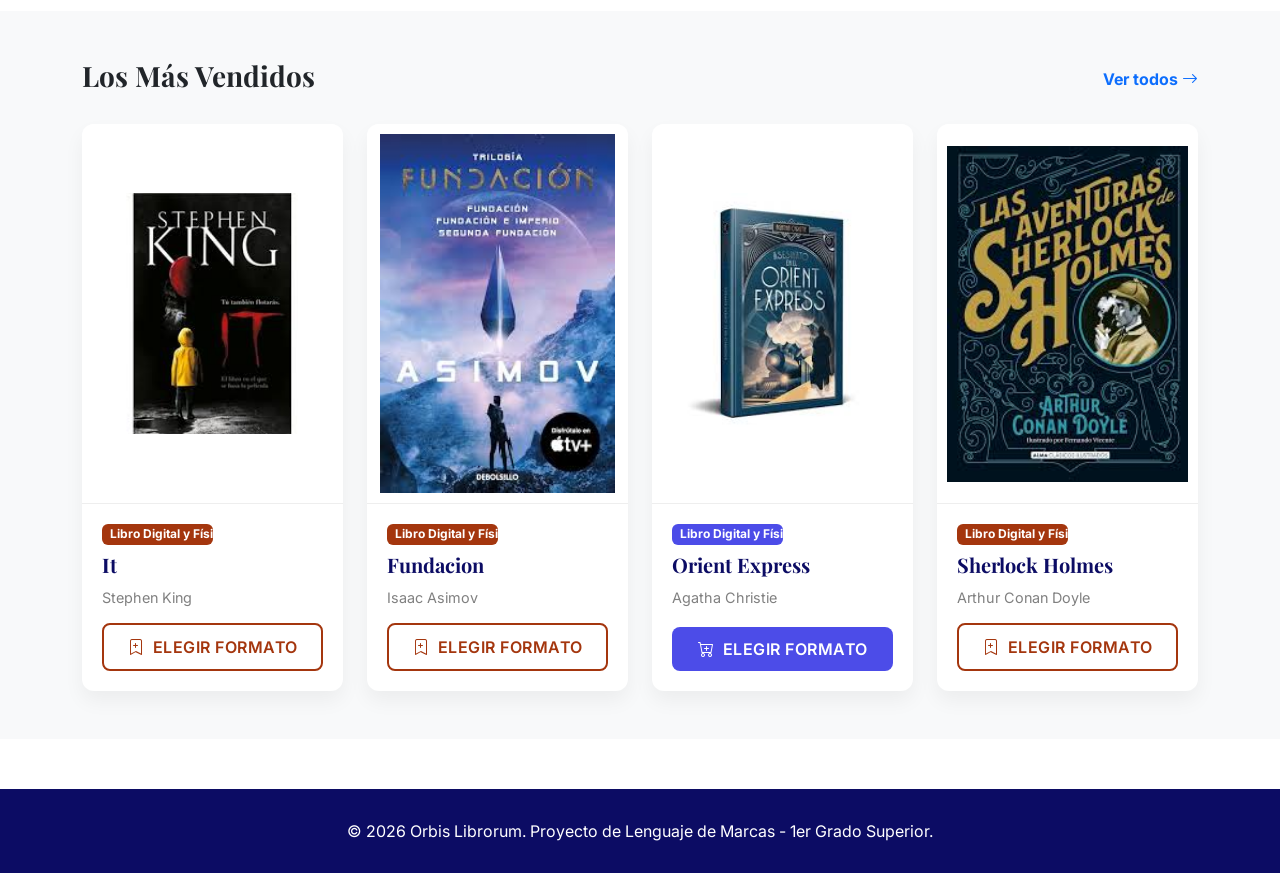
==== commit b388a0a1: "xml y la documentacion terminada" ====
--- a/LENGUAJE_DE_MARCAS/HTML/index.html
+++ b/LENGUAJE_DE_MARCAS/HTML/index.html
@@ -38,8 +38,7 @@
             </div>
         </div>
     </nav>
-
-    <!-- Hero Section -->
+   
     <section class="seccion-principal">
         <div class="container">
             <h1 class="titulo-principal">El Conocimiento a un <i>"Click"</i></h1>
@@ -48,7 +47,7 @@
         </div>
     </section>
 
-    <!-- Ventajas Section (Algo mas que quede bien) -->
+    
     <section class="py-5 bg-light">
         <div class="container">
             <div class="row text-center g-4">
--- a/LENGUAJE_DE_MARCAS/CSS/style.css
+++ b/LENGUAJE_DE_MARCAS/CSS/style.css
@@ -6,7 +6,6 @@
   color: var(--text-dark);
 }
 
-/* Navbar */
 .navbar {
   background: rgb(0, 0, 1);
   box-shadow: 0 4px 6px rgba(0,0,0,0.1);
@@ -27,7 +26,17 @@
   color: rgb(80, 18, 134);
 }
 .seccion-principal {
-  background: linear-gradient(135deg, rgb(12, 12, 100) 0%, #1a252f 100%);
+
+
+    background-image:
+    linear-gradient(rgba(0,0,0,0.5), rgba(0,0,0,0.5)),url('../IMAGENES/fondo.jpg');
+  background-repeat: no-repeat;
+  background-size: cover;      
+  background-position: center; 
+
+  width: 100%;
+  min-height: 500px; 
+
   color: white;
   padding: 100px 0;
   text-align: center;
@@ -43,7 +52,7 @@
   font-size: 1.2rem;
   opacity: 0.9;
 }
-/* Tarjetas de Libros */
+
 .tarjeta-libro {
   background: white;
   border: none;
@@ -58,9 +67,11 @@
   box-shadow: 0 15px 30px rgba(0,0,0,0.15);
 }
 .portada-libro {
-  height: 300px;
-  object-fit: cover;
+  height: 380px;
+  object-fit: contain;
   border-bottom: 1px solid #eee;
+  padding: 10px;
+  background-color: white;
 }
 .card-body {
   padding: 20px;
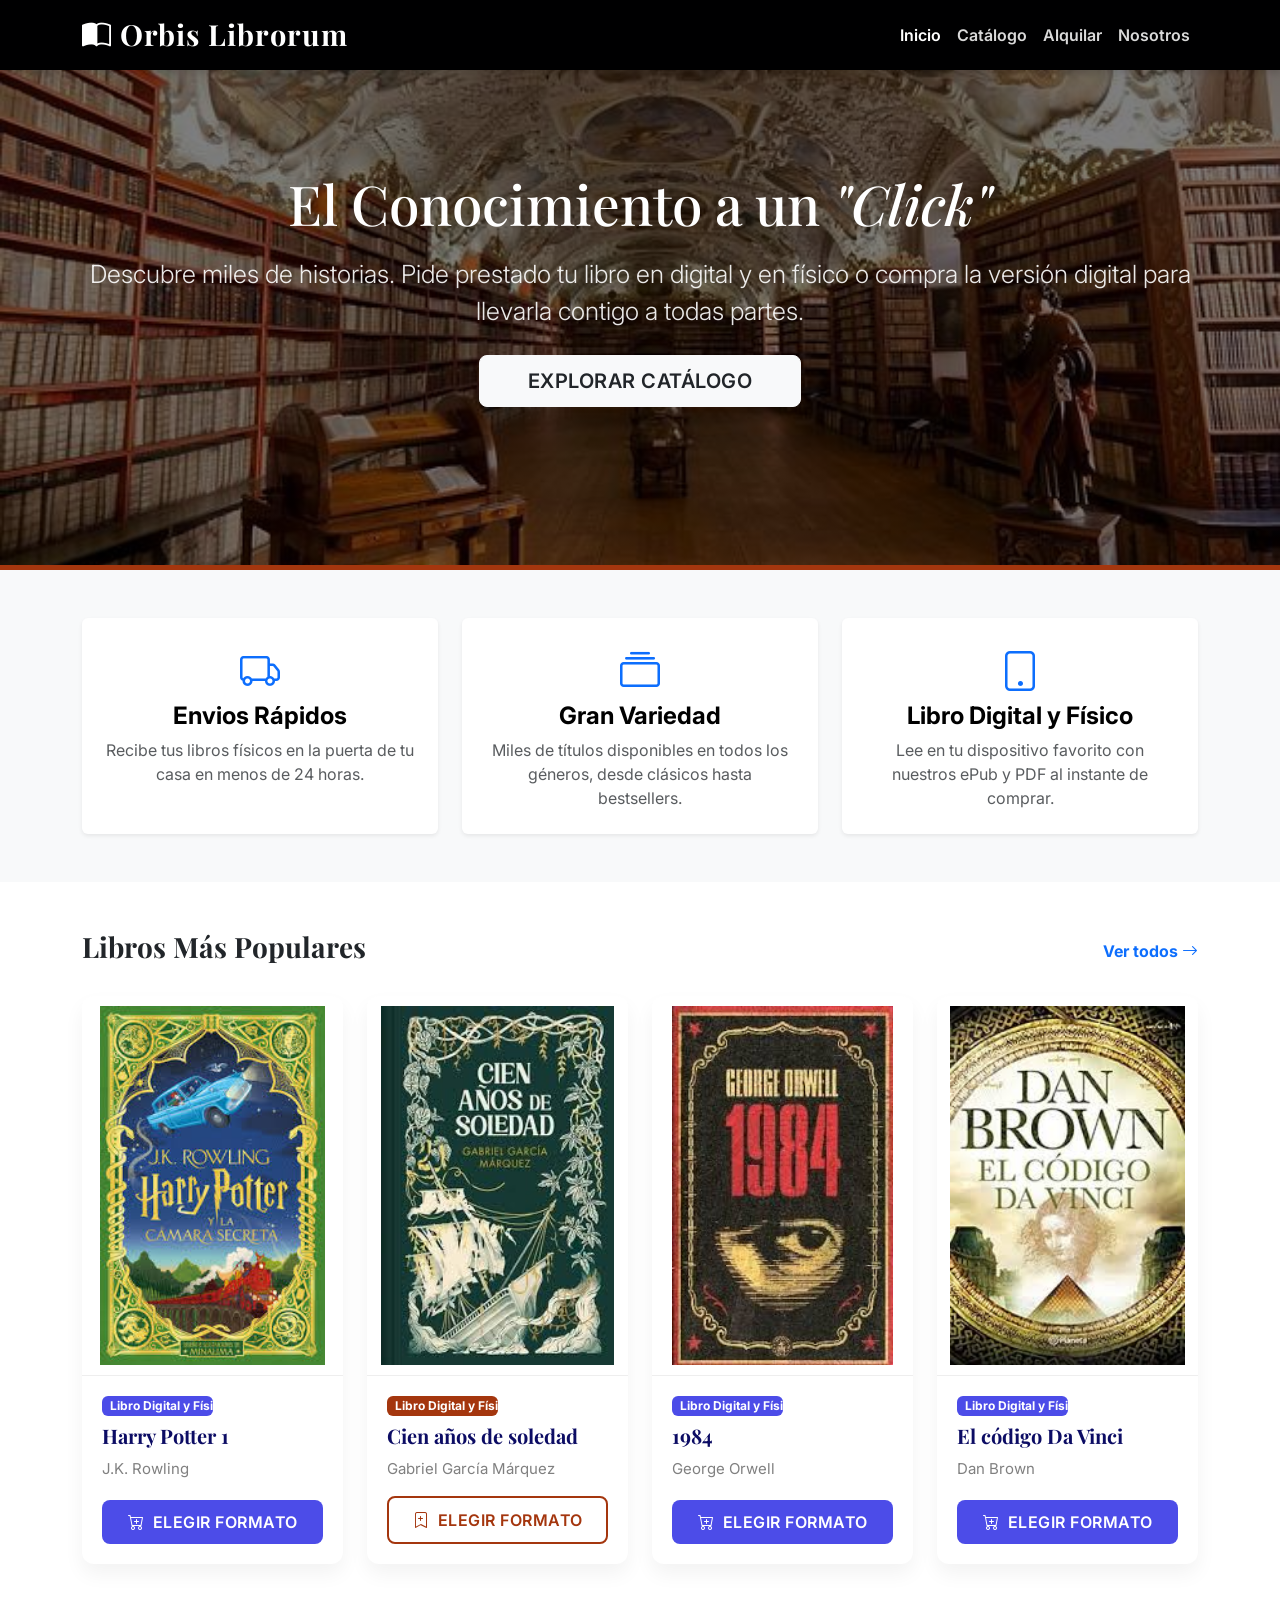
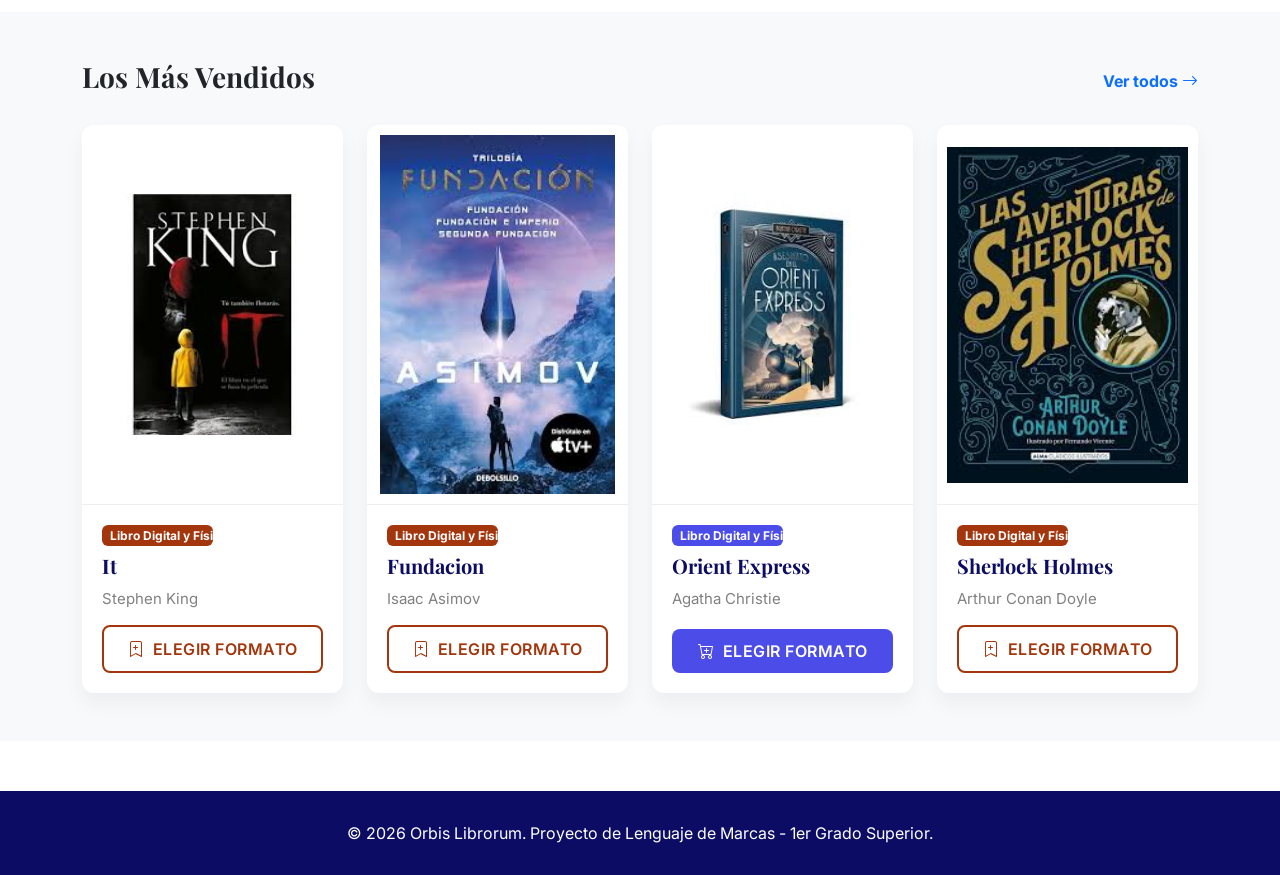
==== commit 6c4a725f: "web" ====
--- a/LENGUAJE_DE_MARCAS/HTML/index.html
+++ b/LENGUAJE_DE_MARCAS/HTML/index.html
@@ -10,7 +10,7 @@
     <!-- Bootstrap Icons -->
     <link rel="stylesheet" href="https://cdn.jsdelivr.net/npm/bootstrap-icons@1.11.1/font/bootstrap-icons.css">
     <!-- Custom CSS -->
-    <link rel="stylesheet" href="../CSS/style.css">
+    <link rel="stylesheet" href="../CSS/desafio.css">
 </head>
 <body>
     <!-- Navbar -->
--- a/LENGUAJE_DE_MARCAS/CSS/desafio.css
+++ b/LENGUAJE_DE_MARCAS/CSS/desafio.css
@@ -0,0 +1,131 @@
+@import url('https://fonts.googleapis.com/css2?family=Inter:wght@300;400;600;800&family=Playfair+Display:wght@700&display=swap');
+
+body {
+  font-family: 'Inter', sans-serif;
+  background-color: white;
+  color: var(--text-dark);
+}
+
+.navbar {
+  background: rgb(0, 0, 1);
+  box-shadow: 0 4px 6px rgba(0,0,0,0.1);
+}
+.navbar-brand {
+  font-family: 'Playfair Display', serif;
+  font-size: 29px;
+  color: #fff ;
+  font-weight: 700;
+  letter-spacing: 1px;
+}
+.nav-link {
+  color: rgb(255,255,255,0.85);
+  font-weight: 600;
+  transition: color 0.3s ease;
+}
+.nav-link:hover {
+  color: rgb(80, 18, 134);
+}
+.seccion-principal {
+
+
+    background-image:
+    linear-gradient(rgba(0,0,0,0.5), rgba(0,0,0,0.5)),url('../IMAGENES/fondo.jpg');
+  background-repeat: no-repeat;
+  background-size: cover;      
+  background-position: center; 
+
+  width: 100%;
+  min-height: 500px; 
+
+  color: white;
+  padding: 100px 0;
+  text-align: center;
+  border-bottom: 5px solid rgb(164, 54, 14);
+}
+.titulo-principal {
+  font-family: 'Playfair Display', serif;
+  font-size: 55px;
+  margin-bottom: 20px;
+}
+.subtitulo-principal {
+  font-weight: 300;
+  font-size: 25px;
+  opacity: 0.9;
+}
+
+.tarjeta-libro {
+  background: white;
+  border: none;
+  border-radius: 12px;
+  overflow: hidden;
+  box-shadow: 0 10px 20px rgba(0,0,0,0.05);
+  transition: transform 0.3s ease, box-shadow 0.3s ease;
+  height: 100%;
+}
+.tarjeta-libro:hover {
+  transform: translateY(-10px);
+  box-shadow: 0 15px 30px rgba(0,0,0,0.15);
+}
+.portada-libro {
+  height: 380px;
+  object-fit: contain;
+  border-bottom: 1px solid #eee;
+  padding: 10px;
+  background-color: white;
+}
+.card-body {
+  padding: 20px;
+}
+.titulo-libro {
+  font-family: 'Playfair Display', serif;
+  font-weight: 700;
+  font-size: 20px;
+  margin-bottom: 10px;
+  color: rgb(12, 12, 100);
+}
+.autor-libro {
+  color: gray;
+  font-size: 15px;
+  margin-bottom: 15px;
+}
+.etiqueta-digital {
+  background-color: rgb(76, 76, 232);
+}
+.etiqueta-fisico {
+  background-color: rgb(164, 54, 14);
+}
+.boton-personalizado {
+  border-radius: 8px;
+  font-weight: 600;
+  text-transform: uppercase;
+  letter-spacing: 0.5px;
+  padding: 10px 20px;
+  transition: all 0.3s ease;
+}
+.boton-comprar {
+  background-color: rgb(76, 76, 232);
+  color: white;
+  border: none;
+}
+.boton-comprar:hover {
+  background-color: #2980b9;
+  color: white;
+  transform: scale(1.05);
+}
+.boton-prestar {
+  background-color: transparent;
+  color: rgb(164, 54, 14);
+  border: 2px solid rgb(164, 54, 14);
+}
+.boton-prestar:hover {
+  background-color: rgb(164, 54, 14);
+  color: white;
+  transform: scale(1.05);
+}
+footer {
+  background: rgb(12, 12, 100);
+  color: white;
+  padding: 30px 0;
+  margin-top: 50px;
+  text-align: center;
+}
